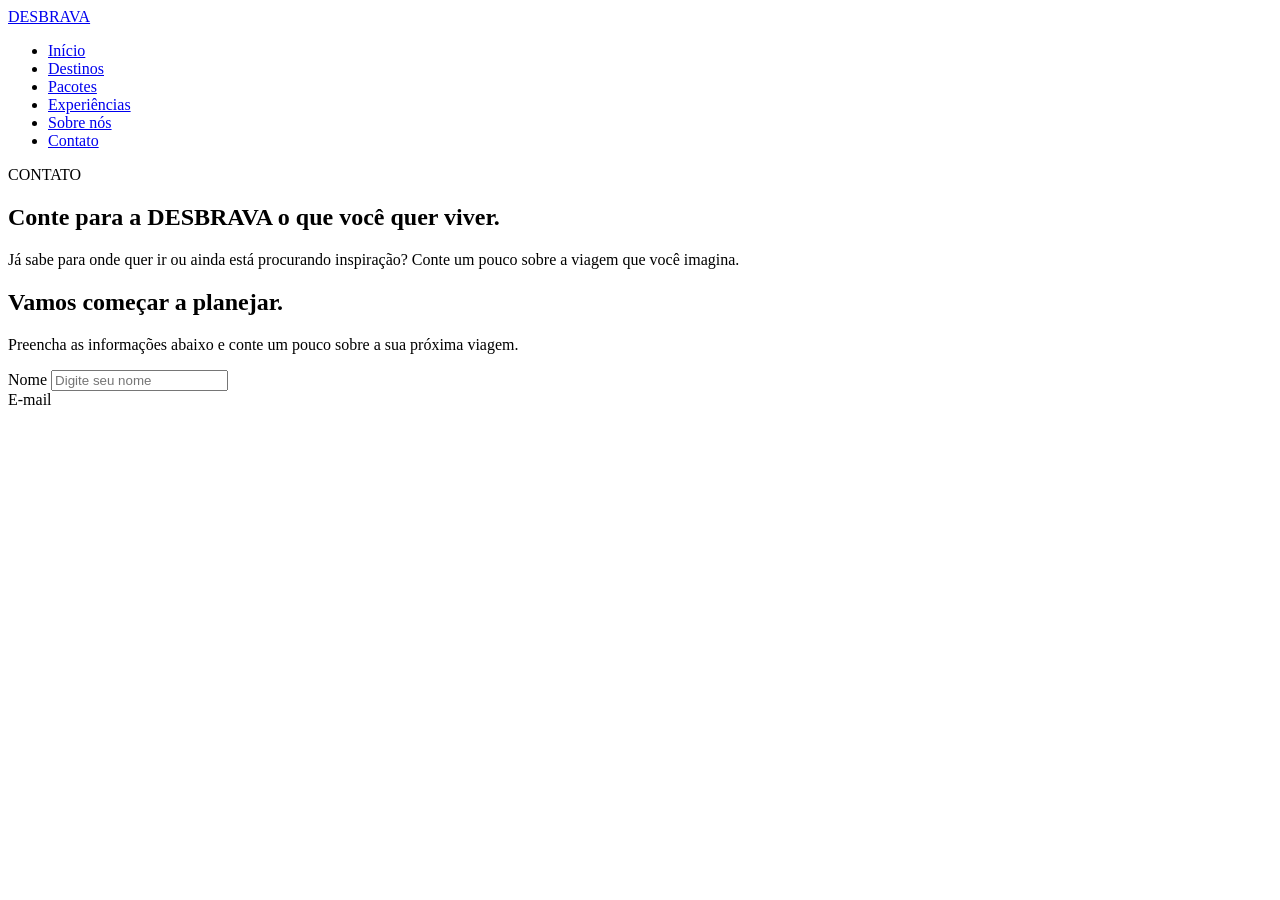
==== contato.html @ c8405677 "Desenvolvido arquivos das páginas." ====
<!DOCTYPE html>
<html lang="pt-BR">

<head>
    <meta charset="UTF-8">
    <meta name="viewport" content="width=device-width, initial-scale=1.0">

    <meta name="description"
        content="Entre em contato com a DESBRAVA e conte como você imagina sua próxima viagem.">

    <title>Contato | DESBRAVA</title>
</head>

<body>

    <!-- CABEÇALHO -->
    <header>

        <nav>

            <a href="index.html" aria-label="Página inicial da DESBRAVA">
                DESBRAVA
            </a>

            <ul>

                <li>
                    <a href="index.html">Início</a>
                </li>

                <li>
                    <a href="destinos.html">Destinos</a>
                </li>

                <li>
                    <a href="pacotes.html">Pacotes</a>
                </li>

                <li>
                    <a href="experiencias.html">Experiências</a>
                </li>

                <li>
                    <a href="sobre.html">Sobre nós</a>
                </li>

                <li>
                    <a href="contato.html">Contato</a>
                </li>

            </ul>

        </nav>

    </header>


    <!-- CONTEÚDO PRINCIPAL -->
    <main>

        <!-- INTRODUÇÃO -->
        <section>

            <div>

                <p>CONTATO</p>

                <h1>
                    Conte para a DESBRAVA o que você quer viver.
                </h1>

                <p>
                    Já sabe para onde quer ir ou ainda está procurando
                    inspiração? Conte um pouco sobre a viagem que você
                    imagina.
                </p>

            </div>

        </section>


        <!-- CONTATO -->
        <section>

            <!-- FORMULÁRIO -->
            <div>

                <h2>
                    Vamos começar a planejar.
                </h2>

                <p>
                    Preencha as informações abaixo e conte um pouco
                    sobre a sua próxima viagem.
                </p>


                <form>

                    <!-- NOME -->
                    <div>

                        <label for="nome">
                            Nome
                        </label>

                        <input
                            type="text"
                            id="nome"
                            name="nome"
                            placeholder="Digite seu nome"
                            autocomplete="name"
                            required>

                    </div>


                    <!-- E-MAIL -->
                    <div>

                        <label for="email">
                            E-mail
                        </label>

                        <input
                            type="email"
                            id="email"
                            name="email"
                            placeholder="Digite seu e-mail"
                            autocomplete="email"
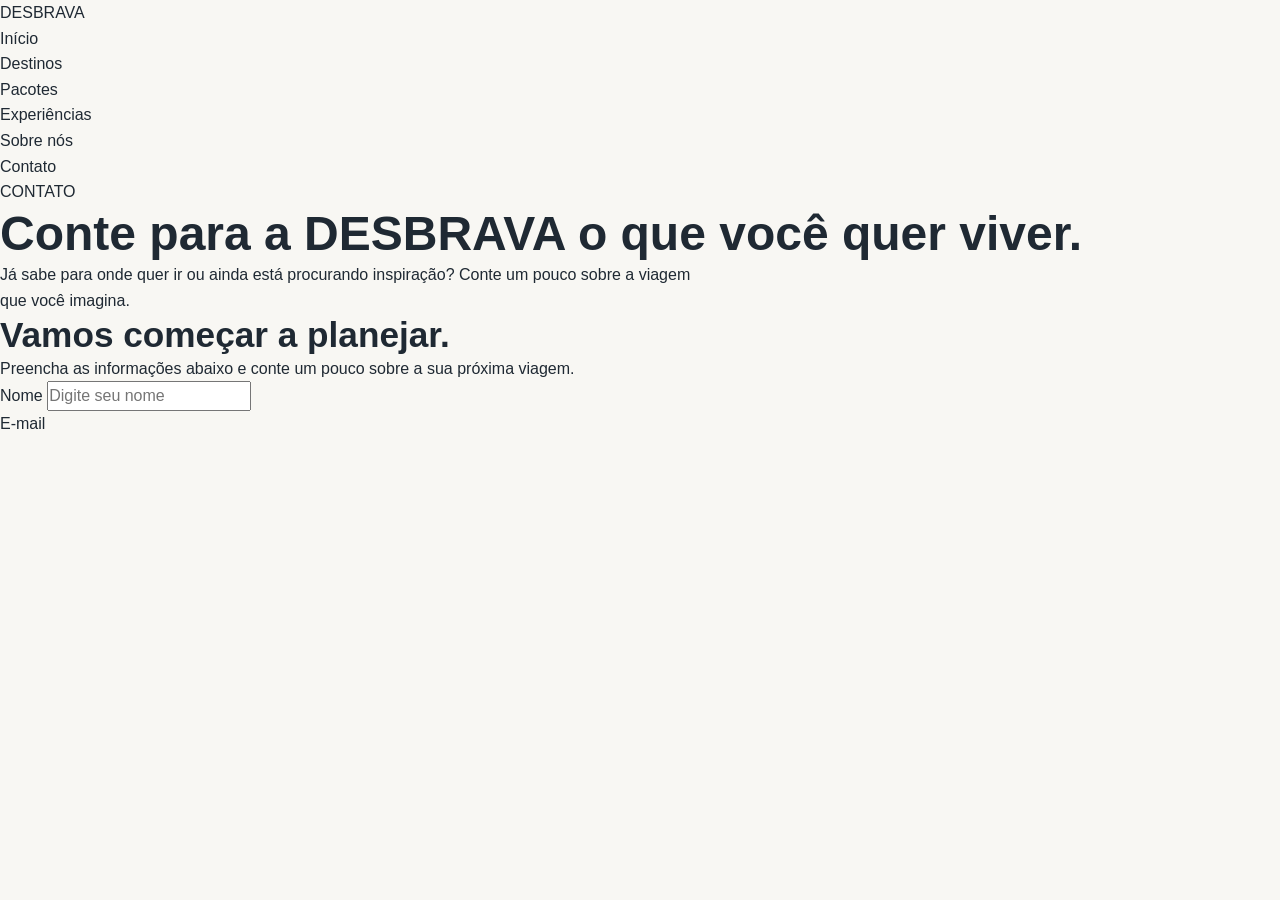
==== commit fa0f7bee: "Referenciado style.css" ====
--- a/contato.html
+++ b/contato.html
@@ -4,7 +4,7 @@
 <head>
     <meta charset="UTF-8">
     <meta name="viewport" content="width=device-width, initial-scale=1.0">
-
+    <link rel="stylesheet" href="style.css">
     <meta name="description"
         content="Entre em contato com a DESBRAVA e conte como você imagina sua próxima viagem.">
 
--- a/style.css
+++ b/style.css
@@ -0,0 +1,134 @@
+/* ========================================
+   DESBRAVA
+   UC5 - Front-End em Projetos Web
+   ======================================== */
+
+
+/* ========================================
+   1. RESET
+   ======================================== */
+
+* {
+    margin: 0;
+    padding: 0;
+    box-sizing: border-box;
+}
+
+
+/* ========================================
+   2. CONFIGURAÇÕES GERAIS
+   ======================================== */
+
+html {
+    scroll-behavior: smooth;
+}
+
+body {
+    font-family: Arial, Helvetica, sans-serif;
+    line-height: 1.6;
+    background-color: #f8f7f3;
+    color: #1f2933;
+}
+
+
+/* ========================================
+   3. ELEMENTOS GERAIS
+   ======================================== */
+
+a {
+    color: inherit;
+    text-decoration: none;
+}
+
+ul {
+    list-style: none;
+}
+
+img {
+    display: block;
+    max-width: 100%;
+    height: auto;
+}
+
+button,
+input,
+select,
+textarea {
+    font: inherit;
+}
+
+
+/* ========================================
+   4. CONTAINER
+   ======================================== */
+
+.container {
+    width: min(1120px, 90%);
+    margin: 0 auto;
+}
+
+
+/* ========================================
+   5. TIPOGRAFIA
+   ======================================== */
+
+h1,
+h2,
+h3 {
+    line-height: 1.2;
+}
+
+h1 {
+    font-size: 3rem;
+}
+
+h2 {
+    font-size: 2.2rem;
+}
+
+h3 {
+    font-size: 1.4rem;
+}
+
+p {
+    max-width: 700px;
+}
+
+
+/* ========================================
+   6. BOTÕES
+   ======================================== */
+
+.btn {
+    display: inline-block;
+    padding: 0.8rem 1.5rem;
+    border-radius: 4px;
+    font-weight: 700;
+    transition: 0.3s ease;
+}
+
+.btn:hover {
+    transform: translateY(-2px);
+}
+
+
+/* ========================================
+   7. RESPONSIVIDADE BASE
+   ======================================== */
+
+@media (max-width: 768px) {
+
+    h1 {
+        font-size: 2.3rem;
+    }
+
+    h2 {
+        font-size: 1.8rem;
+    }
+
+    h3 {
+        font-size: 1.2rem;
+    }
+
+}
+
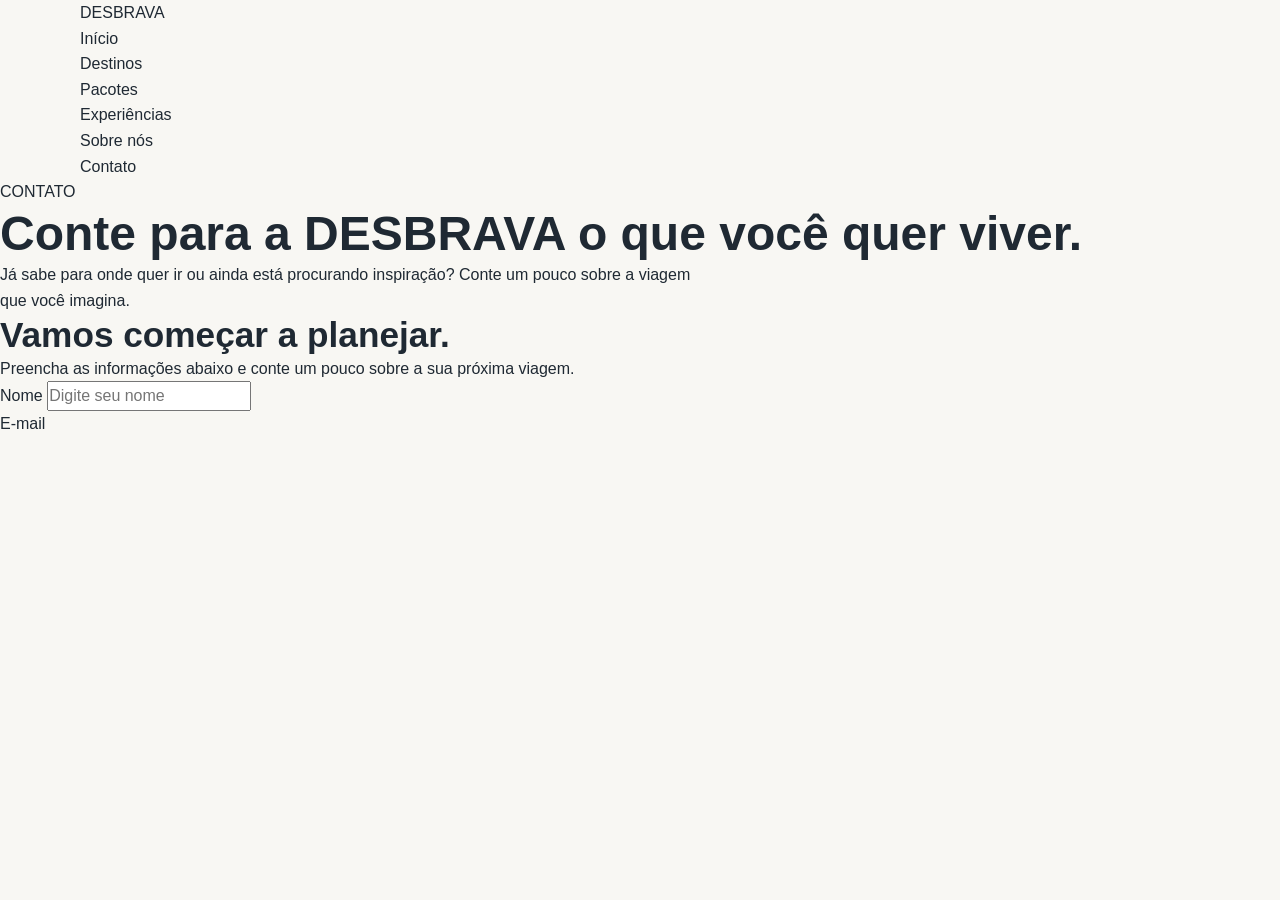
==== commit caf54728: "Ajustado área de menu das páginas" ====
--- a/contato.html
+++ b/contato.html
@@ -5,6 +5,7 @@
     <meta charset="UTF-8">
     <meta name="viewport" content="width=device-width, initial-scale=1.0">
     <link rel="stylesheet" href="style.css">
+    
     <meta name="description"
         content="Entre em contato com a DESBRAVA e conte como você imagina sua próxima viagem.">
 
@@ -14,45 +15,45 @@
 <body>
 
     <!-- CABEÇALHO -->
-    <header>
+    <header class="site-header">
 
-        <nav>
+    <nav class="navbar container">
 
-            <a href="index.html" aria-label="Página inicial da DESBRAVA">
-                DESBRAVA
-            </a>
+        <a href="index.html" class="logo" aria-label="Página inicial da DESBRAVA">
+            DESBRAVA
+        </a>
 
-            <ul>
+        <ul class="nav-list">
 
-                <li>
-                    <a href="index.html">Início</a>
-                </li>
+            <li>
+                <a href="index.html">Início</a>
+            </li>
 
-                <li>
-                    <a href="destinos.html">Destinos</a>
-                </li>
+            <li>
+                <a href="destinos.html">Destinos</a>
+            </li>
 
-                <li>
-                    <a href="pacotes.html">Pacotes</a>
-                </li>
+            <li>
+                <a href="pacotes.html">Pacotes</a>
+            </li>
 
-                <li>
-                    <a href="experiencias.html">Experiências</a>
-                </li>
+            <li>
+                <a href="experiencias.html">Experiências</a>
+            </li>
 
-                <li>
-                    <a href="sobre.html">Sobre nós</a>
-                </li>
+            <li>
+                <a href="sobre.html">Sobre nós</a>
+            </li>
 
-                <li>
-                    <a href="contato.html">Contato</a>
-                </li>
+            <li>
+                <a href="contato.html">Contato</a>
+            </li>
 
-            </ul>
+        </ul>
 
-        </nav>
+    </nav>
 
-    </header>
+</header>
 
 
     <!-- CONTEÚDO PRINCIPAL -->
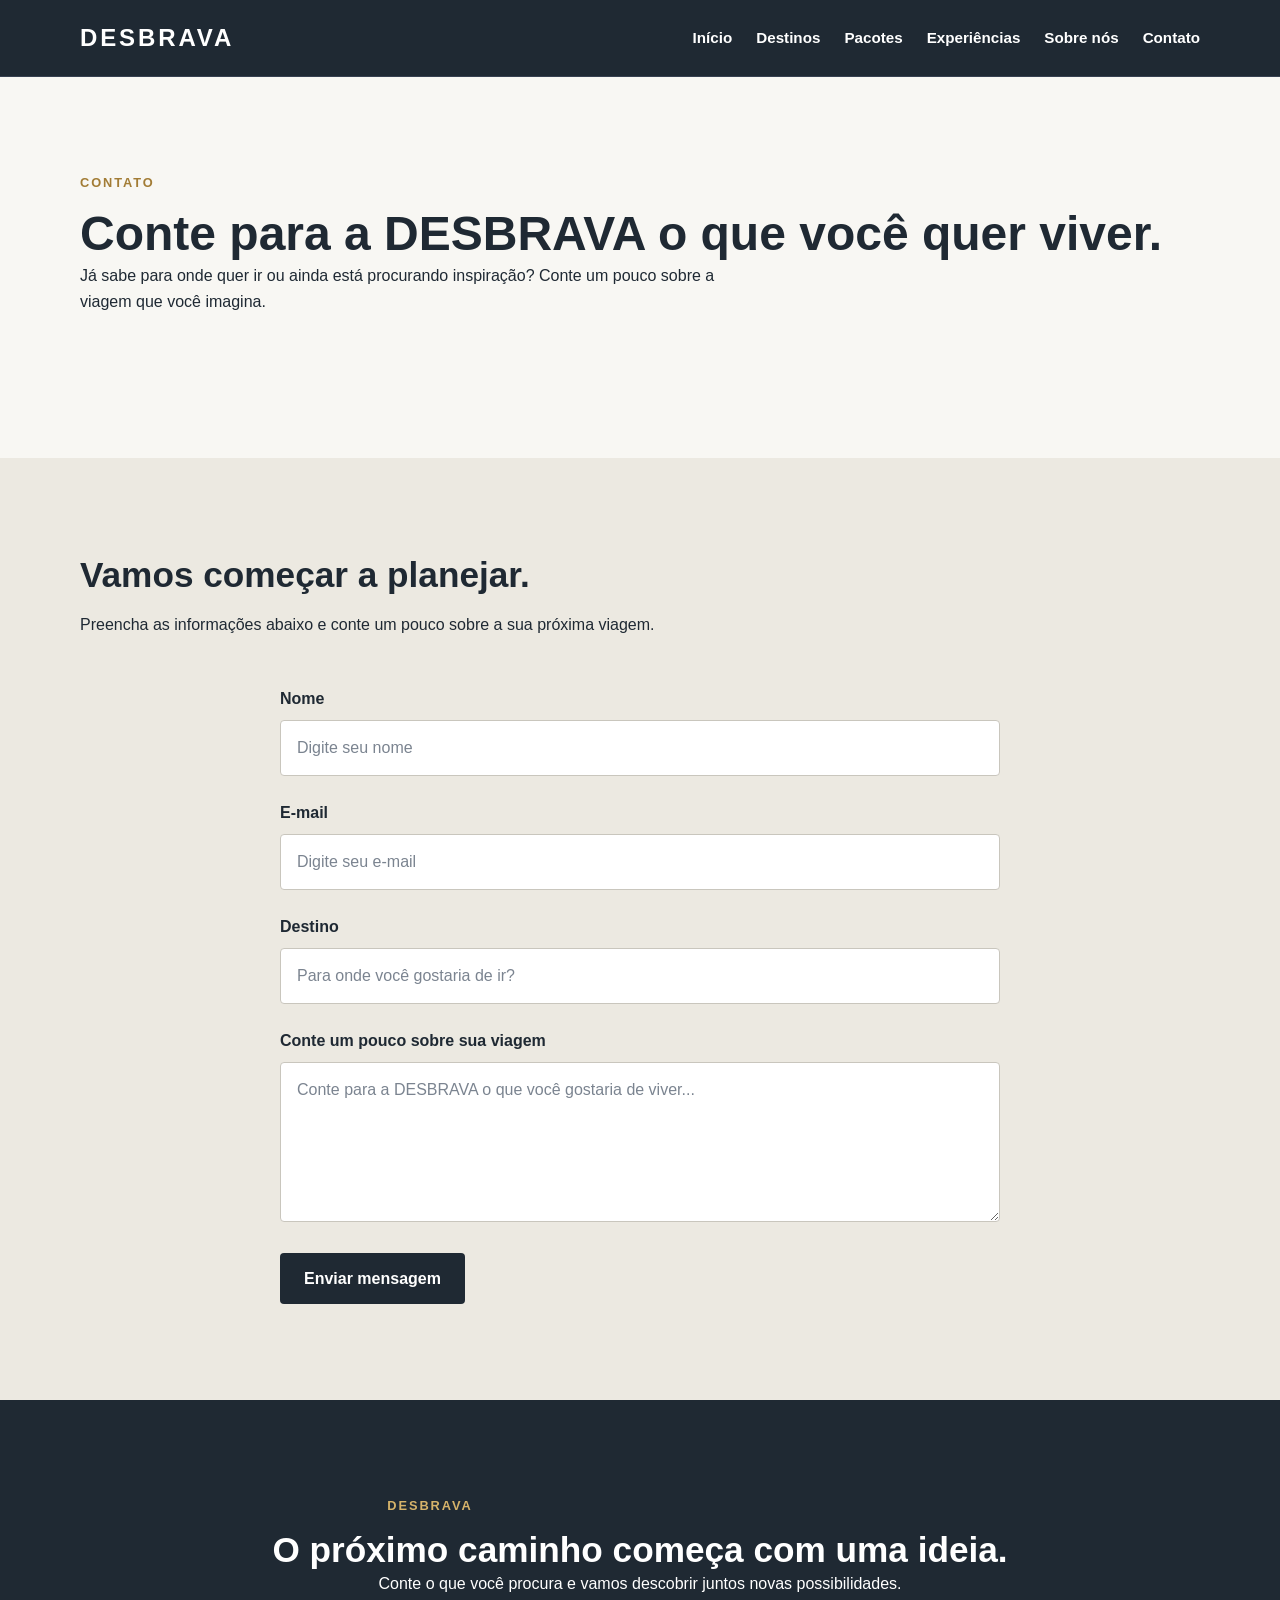
==== commit b3393945: "Ajustado estrutura da seção contato do projeto" ====
--- a/contato.html
+++ b/contato.html
@@ -2,69 +2,99 @@
 <html lang="pt-BR">
 
 <head>
+
     <meta charset="UTF-8">
     <meta name="viewport" content="width=device-width, initial-scale=1.0">
+
     <link rel="stylesheet" href="style.css">
-    
-    <meta name="description"
-        content="Entre em contato com a DESBRAVA e conte como você imagina sua próxima viagem.">
+
+    <meta
+        name="description"
+        content="Entre em contato com a DESBRAVA e conte como você imagina sua próxima viagem."
+    >
 
     <title>Contato | DESBRAVA</title>
+
 </head>
 
+
 <body>
 
+
     <!-- CABEÇALHO -->
+
     <header class="site-header">
 
-    <nav class="navbar container">
-
-        <a href="index.html" class="logo" aria-label="Página inicial da DESBRAVA">
-            DESBRAVA
-        </a>
-
-        <ul class="nav-list">
-
-            <li>
-                <a href="index.html">Início</a>
-            </li>
-
-            <li>
-                <a href="destinos.html">Destinos</a>
-            </li>
-
-            <li>
-                <a href="pacotes.html">Pacotes</a>
-            </li>
-
-            <li>
-                <a href="experiencias.html">Experiências</a>
-            </li>
-
-            <li>
-                <a href="sobre.html">Sobre nós</a>
-            </li>
-
-            <li>
-                <a href="contato.html">Contato</a>
-            </li>
-
-        </ul>
-
-    </nav>
-
-</header>
+        <nav class="navbar container">
+
+            <a
+                href="index.html"
+                class="logo"
+                aria-label="Página inicial da DESBRAVA"
+            >
+                DESBRAVA
+            </a>
+
+
+            <ul class="nav-list">
+
+                <li>
+                    <a href="index.html">
+                        Início
+                    </a>
+                </li>
+
+                <li>
+                    <a href="destinos.html">
+                        Destinos
+                    </a>
+                </li>
+
+                <li>
+                    <a href="pacotes.html">
+                        Pacotes
+                    </a>
+                </li>
+
+                <li>
+                    <a href="experiencias.html">
+                        Experiências
+                    </a>
+                </li>
+
+                <li>
+                    <a href="sobre.html">
+                        Sobre nós
+                    </a>
+                </li>
+
+                <li>
+                    <a href="contato.html">
+                        Contato
+                    </a>
+                </li>
+
+            </ul>
+
+        </nav>
+
+    </header>
 
 
     <!-- CONTEÚDO PRINCIPAL -->
+
     <main>
 
+
         <!-- INTRODUÇÃO -->
-        <section>
-
-            <div>
-
-                <p>CONTATO</p>
+
+        <section class="section">
+
+            <div class="container section-heading">
+
+                <p class="section-label">
+                    CONTATO
+                </p>
 
                 <h1>
                     Conte para a DESBRAVA o que você quer viver.
@@ -81,26 +111,32 @@
         </section>
 
 
-        <!-- CONTATO -->
-        <section>
-
-            <!-- FORMULÁRIO -->
-            <div>
-
-                <h2>
-                    Vamos começar a planejar.
-                </h2>
-
-                <p>
-                    Preencha as informações abaixo e conte um pouco
-                    sobre a sua próxima viagem.
-                </p>
-
-
-                <form>
+        <!-- FORMULÁRIO -->
+
+        <section class="section section-alt">
+
+            <div class="container">
+
+                <div class="section-heading">
+
+                    <h2>
+                        Vamos começar a planejar.
+                    </h2>
+
+                    <p>
+                        Preencha as informações abaixo e conte um pouco
+                        sobre a sua próxima viagem.
+                    </p>
+
+                </div>
+
+
+                <form class="contact-form">
+
 
                     <!-- NOME -->
-                    <div>
+
+                    <div class="contact-form-group">
 
                         <label for="nome">
                             Nome
@@ -112,13 +148,15 @@
                             name="nome"
                             placeholder="Digite seu nome"
                             autocomplete="name"
-                            required>
+                            required
+                        >
 
                     </div>
 
 
                     <!-- E-MAIL -->
-                    <div>
+
+                    <div class="contact-form-group">
 
                         <label for="email">
                             E-mail
@@ -130,3 +168,91 @@
                             name="email"
                             placeholder="Digite seu e-mail"
                             autocomplete="email"
+                            required
+                        >
+
+                    </div>
+
+
+                    <!-- DESTINO -->
+
+                    <div class="contact-form-group">
+
+                        <label for="destino">
+                            Destino
+                        </label>
+
+                        <input
+                            type="text"
+                            id="destino"
+                            name="destino"
+                            placeholder="Para onde você gostaria de ir?"
+                        >
+
+                    </div>
+
+
+                    <!-- MENSAGEM -->
+
+                    <div class="contact-form-group">
+
+                        <label for="mensagem">
+                            Conte um pouco sobre sua viagem
+                        </label>
+
+                        <textarea
+                            id="mensagem"
+                            name="mensagem"
+                            placeholder="Conte para a DESBRAVA o que você gostaria de viver..."
+                        ></textarea>
+
+                    </div>
+
+
+                    <!-- BOTÃO -->
+
+                    <button
+                        type="submit"
+                        class="btn btn-primary"
+                    >
+                        Enviar mensagem
+                    </button>
+
+
+                </form>
+
+            </div>
+
+        </section>
+
+
+        <!-- CTA -->
+
+        <section class="cta">
+
+            <div class="container cta-content">
+
+                <p class="section-label">
+                    DESBRAVA
+                </p>
+
+                <h2>
+                    O próximo caminho começa com uma ideia.
+                </h2>
+
+                <p>
+                    Conte o que você procura e vamos descobrir
+                    juntos novas possibilidades.
+                </p>
+
+            </div>
+
+        </section>
+
+
+    </main>
+
+
+</body>
+
+</html>
--- a/style.css
+++ b/style.css
@@ -30,6 +30,10 @@
     color: #1f2933;
 }
 
+main {
+    overflow: hidden;
+}
+
 
 /* ========================================
    3. ELEMENTOS GERAIS
@@ -69,7 +73,65 @@
 
 
 /* ========================================
-   5. TIPOGRAFIA
+   5. HEADER E NAVEGAÇÃO
+   ======================================== */
+
+.site-header {
+    background-color: #1f2933;
+    color: #ffffff;
+    border-bottom: 1px solid #374151;
+}
+
+.navbar {
+    min-height: 76px;
+    display: flex;
+    align-items: center;
+    justify-content: space-between;
+    gap: 2rem;
+}
+
+.logo {
+    font-size: 1.5rem;
+    font-weight: 800;
+    letter-spacing: 0.12em;
+}
+
+.nav-list {
+    display: flex;
+    align-items: center;
+    gap: 1.5rem;
+}
+
+.nav-list a {
+    position: relative;
+    padding: 0.5rem 0;
+    font-size: 0.95rem;
+    font-weight: 600;
+    transition: color 0.3s ease;
+}
+
+.nav-list a:hover {
+    color: #d6b36a;
+}
+
+.nav-list a::after {
+    content: "";
+    position: absolute;
+    left: 0;
+    bottom: 0;
+    width: 0;
+    height: 2px;
+    background-color: #d6b36a;
+    transition: width 0.3s ease;
+}
+
+.nav-list a:hover::after {
+    width: 100%;
+}
+
+
+/* ========================================
+   6. TIPOGRAFIA
    ======================================== */
 
 h1,
@@ -96,12 +158,13 @@
 
 
 /* ========================================
-   6. BOTÕES
+   7. BOTÕES
    ======================================== */
 
 .btn {
     display: inline-block;
     padding: 0.8rem 1.5rem;
+    border: 1px solid transparent;
     border-radius: 4px;
     font-weight: 700;
     transition: 0.3s ease;
@@ -111,12 +174,235 @@
     transform: translateY(-2px);
 }
 
-
-/* ========================================
-   7. RESPONSIVIDADE BASE
-   ======================================== */
+.btn-primary {
+    background-color: #1f2933;
+    color: #ffffff;
+}
+
+.btn-primary:hover {
+    background-color: #344454;
+}
+
+
+/* ========================================
+   8. SEÇÕES
+   ======================================== */
+
+.section {
+    padding: 6rem 0;
+}
+
+.section-alt {
+    background-color: #ece9e1;
+}
+
+.section-heading {
+    margin-bottom: 3rem;
+}
+
+.section-heading h2 {
+    margin-bottom: 1rem;
+}
+
+.section-heading p {
+    max-width: 650px;
+}
+
+.section-label {
+    margin-bottom: 0.75rem;
+    color: #a27c35;
+    font-size: 0.8rem;
+    font-weight: 800;
+    letter-spacing: 0.15em;
+}
+
+
+/* ========================================
+   9. HERO
+   ======================================== */
+
+.hero {
+    min-height: 600px;
+    display: flex;
+    align-items: center;
+    background-color: #dfe3df;
+}
+
+.hero-content {
+    padding: 5rem 0;
+}
+
+.hero h1 {
+    max-width: 800px;
+    margin-bottom: 1.5rem;
+    font-size: 4.5rem;
+}
+
+.hero-text {
+    margin-bottom: 2rem;
+    font-size: 1.2rem;
+}
+
+
+/* ========================================
+   10. DESTINOS
+   ======================================== */
+
+.destination-grid {
+    display: grid;
+    grid-template-columns: repeat(3, 1fr);
+    gap: 2rem;
+}
+
+.destination-card {
+    overflow: hidden;
+    background-color: #ffffff;
+    border-radius: 8px;
+    box-shadow: 0 8px 24px rgba(31, 41, 51, 0.08);
+    transition: transform 0.3s ease, box-shadow 0.3s ease;
+}
+
+.destination-card:hover {
+    transform: translateY(-4px);
+    box-shadow: 0 12px 30px rgba(31, 41, 51, 0.12);
+}
+
+.destination-card img {
+    width: 100%;
+    height: 280px;
+    object-fit: cover;
+}
+
+.card-content {
+    padding: 1.5rem;
+}
+
+.card-content h3 {
+    margin-bottom: 0.75rem;
+}
+
+.card-content p {
+    margin-bottom: 1rem;
+}
+
+.card-content a,
+.package-card a {
+    font-weight: 700;
+    color: #8a682c;
+}
+
+.card-content a:hover,
+.package-card a:hover {
+    text-decoration: underline;
+}
+
+
+/* ========================================
+   11. PACOTES
+   ======================================== */
+
+.package-grid {
+    display: grid;
+    grid-template-columns: repeat(3, 1fr);
+    gap: 2rem;
+}
+
+.package-card {
+    padding: 2rem;
+    background-color: #ffffff;
+    border-radius: 8px;
+    transition: transform 0.3s ease, box-shadow 0.3s ease;
+}
+
+.package-card:hover {
+    transform: translateY(-4px);
+    box-shadow: 0 8px 24px rgba(31, 41, 51, 0.08);
+}
+
+.package-card h3 {
+    margin-bottom: 1rem;
+}
+
+.package-card p {
+    margin-bottom: 1.5rem;
+}
+
+
+/* ========================================
+   12. CTA
+   ======================================== */
+
+.cta {
+    padding: 6rem 0;
+    background-color: #1f2933;
+    color: #ffffff;
+}
+
+.cta-content {
+    text-align: center;
+}
+
+.cta-content p:not(.section-label) {
+    margin: 0 auto 2rem;
+}
+
+.cta .section-label {
+    color: #d6b36a;
+}
+
+
+/* ========================================
+   13. ACESSIBILIDADE
+   ======================================== */
+
+a:focus-visible,
+button:focus-visible,
+input:focus-visible,
+select:focus-visible,
+textarea:focus-visible {
+    outline: 3px solid #d6b36a;
+    outline-offset: 3px;
+}
+
+
+/* ========================================
+   14. RESPONSIVIDADE
+   ======================================== */
+
+@media (max-width: 900px) {
+
+    .navbar {
+        gap: 1.5rem;
+    }
+
+    .nav-list {
+        gap: 1rem;
+    }
+
+    .destination-grid,
+    .package-grid {
+        grid-template-columns: repeat(2, 1fr);
+    }
+
+    .hero h1 {
+        font-size: 3.8rem;
+    }
+}
+
 
 @media (max-width: 768px) {
+
+    .navbar {
+        min-height: auto;
+        padding: 1.25rem 0;
+        flex-direction: column;
+    }
+
+    .nav-list {
+        flex-wrap: wrap;
+        justify-content: center;
+        gap: 0.75rem 1.25rem;
+    }
 
     h1 {
         font-size: 2.3rem;
@@ -130,5 +416,110 @@
         font-size: 1.2rem;
     }
 
-}
-
+    .section {
+        padding: 4rem 0;
+    }
+
+    .hero {
+        min-height: 500px;
+    }
+
+    .hero-content {
+        padding: 4rem 0;
+    }
+
+    .hero h1 {
+        font-size: 3rem;
+    }
+
+    .destination-grid,
+    .package-grid {
+        grid-template-columns: 1fr;
+    }
+
+    .cta {
+        padding: 4rem 0;
+    }
+}
+
+
+@media (max-width: 480px) {
+
+    .container {
+        width: min(92%, 1120px);
+    }
+
+    .logo {
+        font-size: 1.3rem;
+    }
+
+    .nav-list {
+        font-size: 0.9rem;
+    }
+
+    .hero h1 {
+        font-size: 2.5rem;
+    }
+
+    .hero-text {
+        font-size: 1rem;
+    }
+
+    .destination-card img {
+        height: 220px;
+    }
+}
+
+/* ========================================
+   15. FORMULÁRIO DE CONTATO
+   ======================================== */
+
+.contact-form {
+    max-width: 720px;
+    margin: 0 auto;
+}
+
+.contact-form-group {
+    margin-bottom: 1.5rem;
+}
+
+.contact-form label {
+    display: block;
+    margin-bottom: 0.5rem;
+    font-weight: 700;
+}
+
+.contact-form input,
+.contact-form select,
+.contact-form textarea {
+    width: 100%;
+    padding: 0.9rem 1rem;
+    border: 1px solid #c9c6bd;
+    border-radius: 4px;
+    background-color: #ffffff;
+    color: #1f2933;
+    transition: border-color 0.3s ease, box-shadow 0.3s ease;
+}
+
+.contact-form textarea {
+    min-height: 160px;
+    resize: vertical;
+}
+
+.contact-form input:focus,
+.contact-form select:focus,
+.contact-form textarea:focus {
+    border-color: #a27c35;
+    outline: none;
+    box-shadow: 0 0 0 3px rgba(162, 124, 53, 0.15);
+}
+
+.contact-form input::placeholder,
+.contact-form textarea::placeholder {
+    color: #7b8490;
+}
+
+.contact-form .btn {
+    border: none;
+    cursor: pointer;
+}
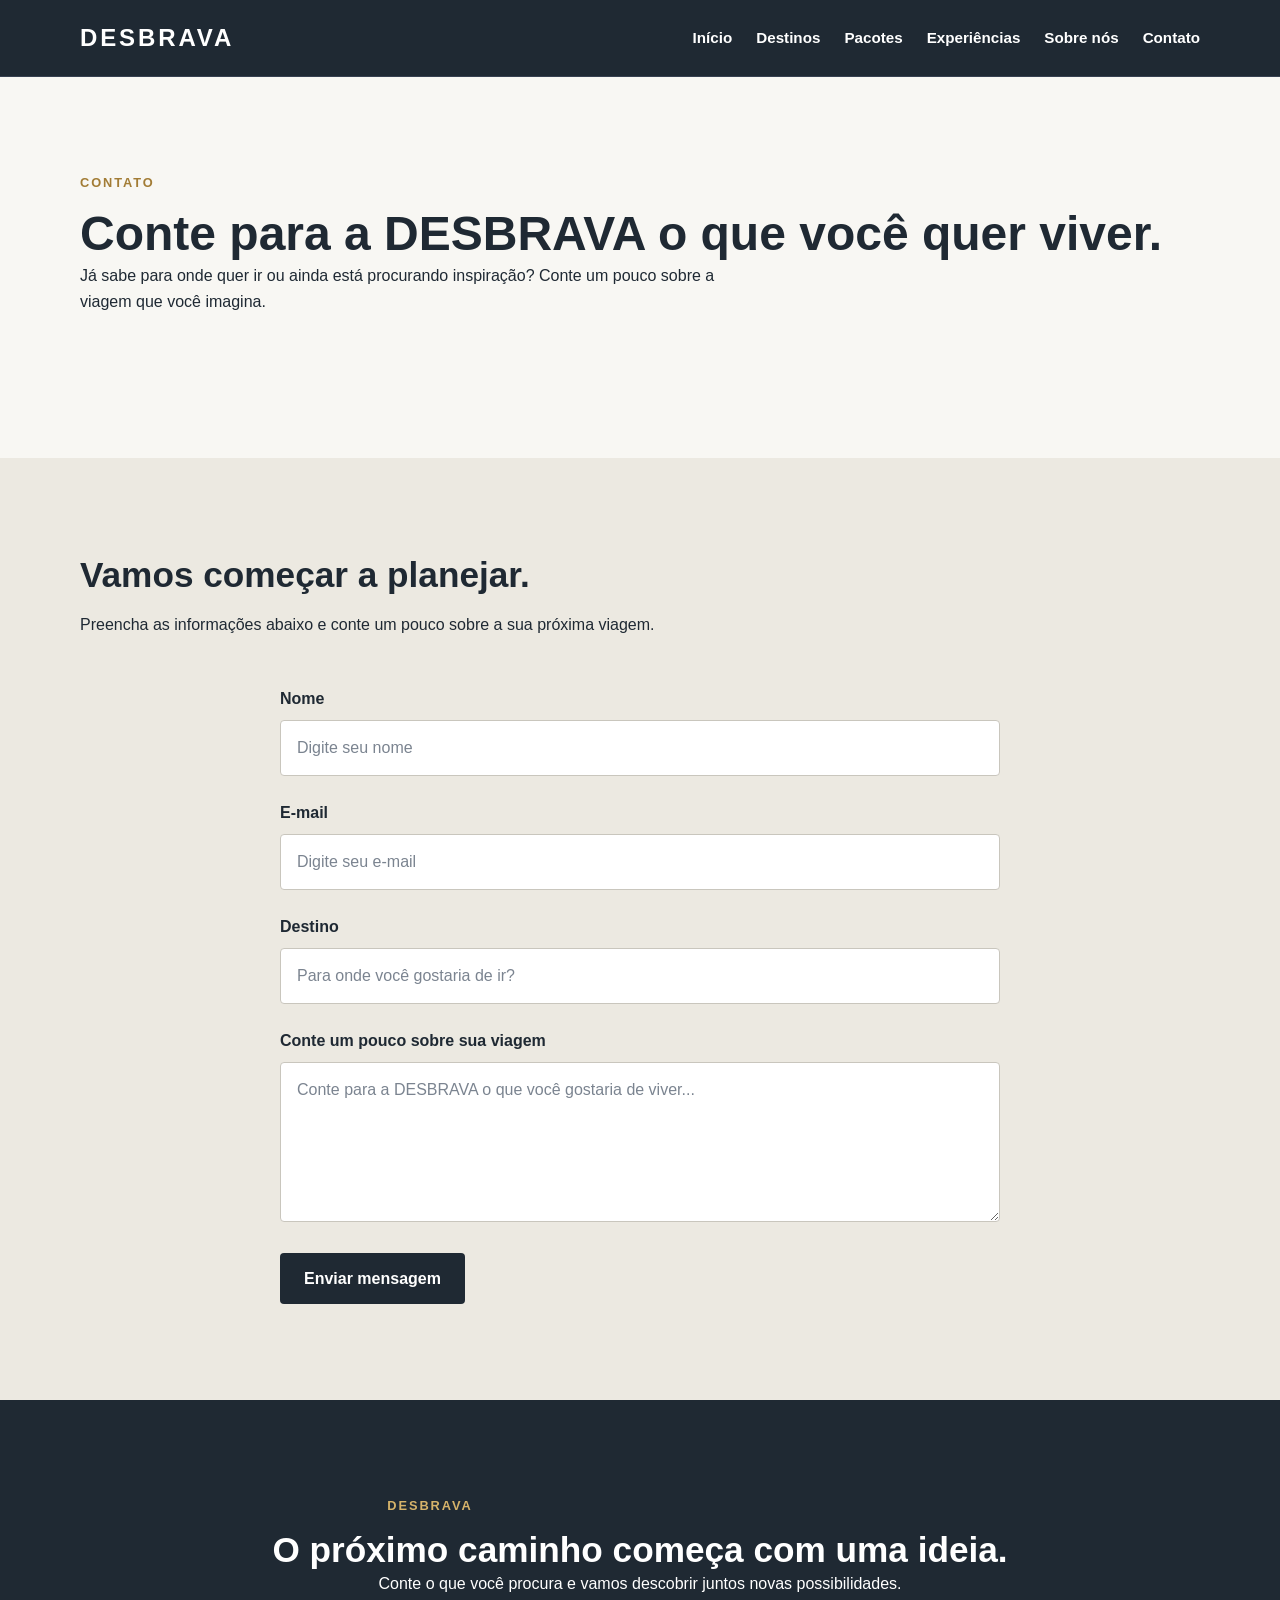
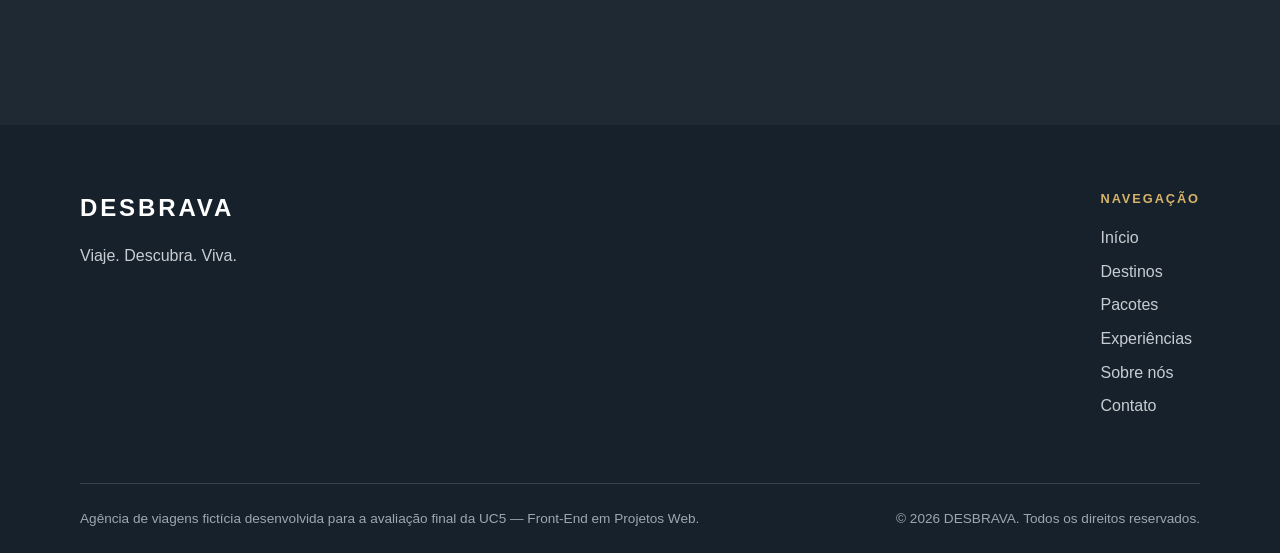
==== commit 5faa8fee: "Incluso rodapé na seção contato, estava sem." ====
--- a/contato.html
+++ b/contato.html
@@ -252,6 +252,91 @@
 
     </main>
 
+    <!-- RODAPÉ -->
+
+<footer class="site-footer">
+
+    <div class="container footer-content">
+
+        <div class="footer-brand">
+
+            <a href="index.html" class="logo">
+                DESBRAVA
+            </a>
+
+            <p>
+                Viaje. Descubra. Viva.
+            </p>
+
+        </div>
+
+
+        <div class="footer-navigation">
+
+            <p class="footer-title">
+                Navegação
+            </p>
+
+            <ul>
+
+                <li>
+                    <a href="index.html">
+                        Início
+                    </a>
+                </li>
+
+                <li>
+                    <a href="destinos.html">
+                        Destinos
+                    </a>
+                </li>
+
+                <li>
+                    <a href="pacotes.html">
+                        Pacotes
+                    </a>
+                </li>
+
+                <li>
+                    <a href="experiencias.html">
+                        Experiências
+                    </a>
+                </li>
+
+                <li>
+                    <a href="sobre.html">
+                        Sobre nós
+                    </a>
+                </li>
+
+                <li>
+                    <a href="contato.html">
+                        Contato
+                    </a>
+                </li>
+
+            </ul>
+
+        </div>
+
+    </div>
+
+
+    <div class="container footer-bottom">
+
+        <p>
+            Agência de viagens fictícia desenvolvida para a avaliação final
+            da UC5 — Front-End em Projetos Web.
+        </p>
+
+        <p>
+            © 2026 DESBRAVA. Todos os direitos reservados.
+        </p>
+
+    </div>
+
+</footer>
+
 
 </body>
 
--- a/style.css
+++ b/style.css
@@ -522,4 +522,85 @@
 .contact-form .btn {
     border: none;
     cursor: pointer;
+}
+
+/* ========================================
+   16. FOOTER
+   ======================================== */
+
+.site-footer {
+    background-color: #17212b;
+    color: #ffffff;
+}
+
+.footer-content {
+    padding: 4rem 0;
+    display: grid;
+    grid-template-columns: 1fr auto;
+    gap: 4rem;
+}
+
+.footer-brand .logo {
+    display: inline-block;
+    margin-bottom: 1rem;
+}
+
+.footer-brand p {
+    color: #c7cdd3;
+}
+
+.footer-title {
+    margin-bottom: 1rem;
+    color: #d6b36a;
+    font-size: 0.8rem;
+    font-weight: 800;
+    letter-spacing: 0.15em;
+    text-transform: uppercase;
+}
+
+.footer-navigation ul {
+    display: grid;
+    gap: 0.5rem;
+}
+
+.footer-navigation a {
+    color: #c7cdd3;
+    transition: color 0.3s ease;
+}
+
+.footer-navigation a:hover {
+    color: #ffffff;
+}
+
+.footer-bottom {
+    padding: 1.5rem 0;
+    display: flex;
+    align-items: center;
+    justify-content: space-between;
+    gap: 2rem;
+    border-top: 1px solid #374151;
+}
+
+.footer-bottom p {
+    color: #9da7b1;
+    font-size: 0.85rem;
+}
+
+
+/* ========================================
+   17. RESPONSIVIDADE DO FOOTER
+   ======================================== */
+
+@media (max-width: 768px) {
+
+    .footer-content {
+        grid-template-columns: 1fr;
+        gap: 2.5rem;
+    }
+
+    .footer-bottom {
+        flex-direction: column;
+        align-items: flex-start;
+    }
+
 }
